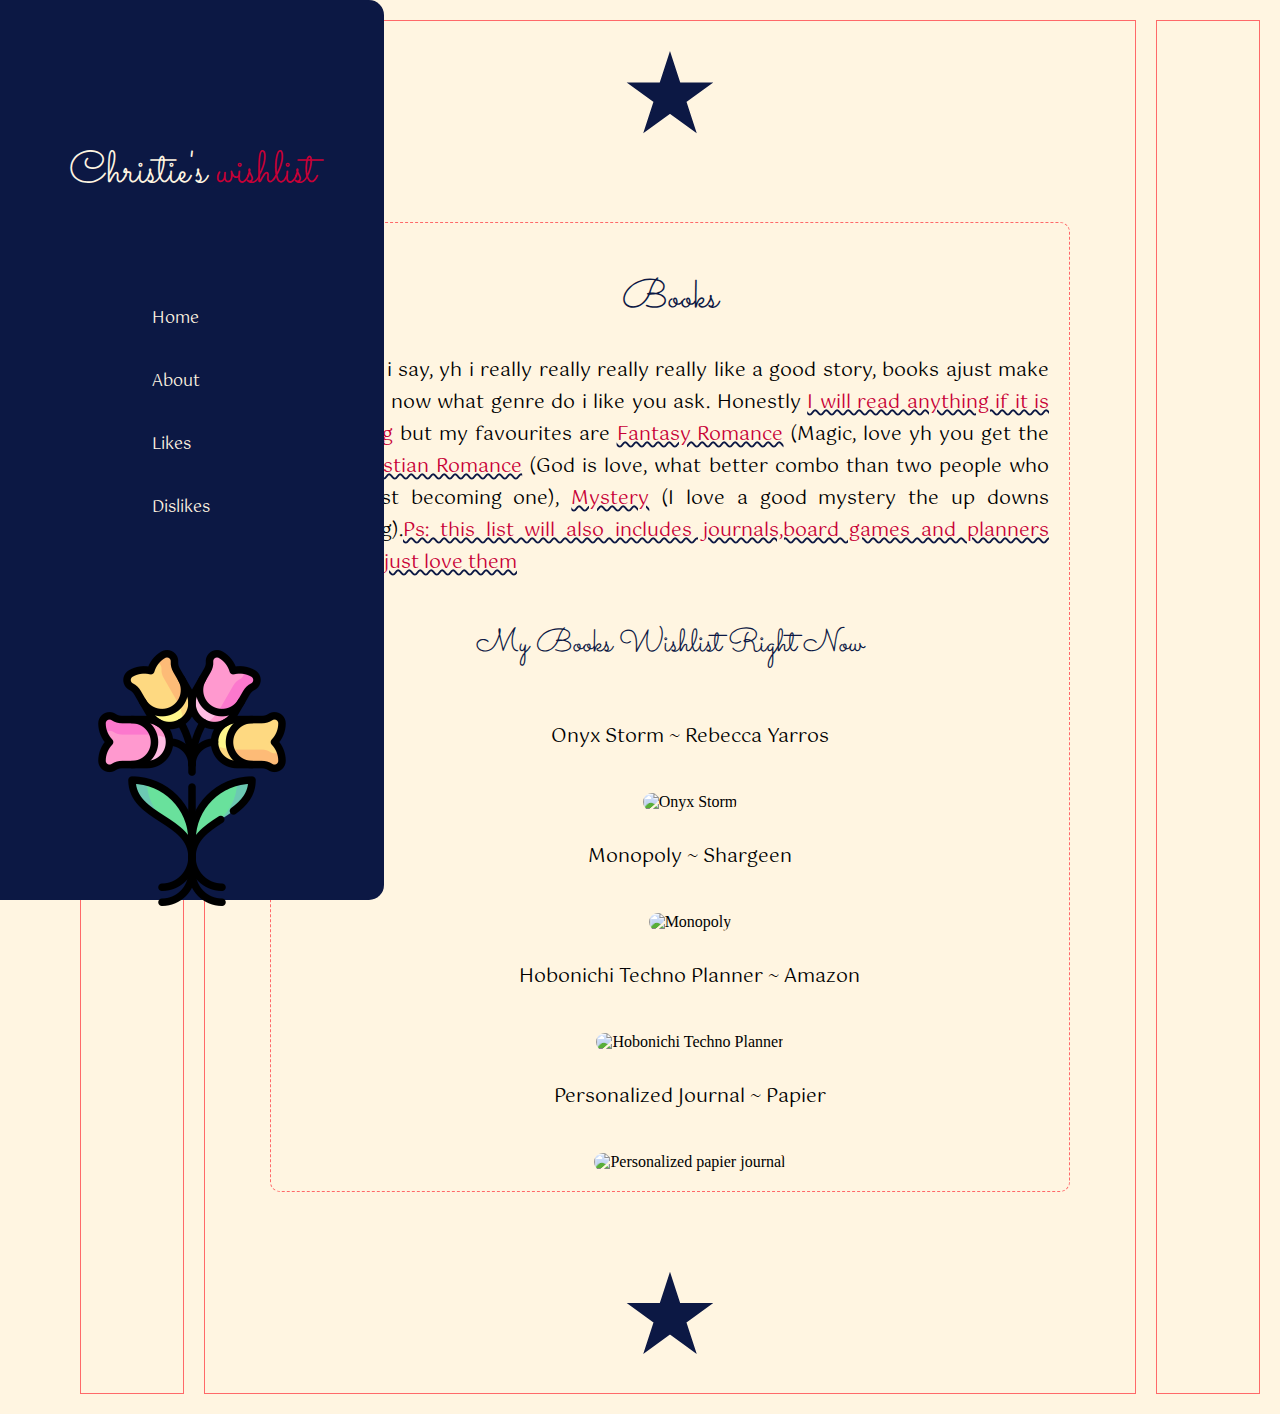
==== book.html @ 16a0ec23 "Initial commit" ====
<!DOCTYPE html>
<html lang="en">
  <head>
    <meta charset="UTF-8">
    <meta name="viewport" content="width=device-width, initial-scale=1.0">
    <meta http-equiv="X-UA-Compatible" content="ie=edge">
    <title>Christie's book Wishlist</title>
    <link rel="stylesheet" href="styles.css">
    <link rel="preconnect" href="https://fonts.googleapis.com">
    <link rel="preconnect" href="https://fonts.gstatic.com" crossorigin>
    <link href="https://fonts.googleapis.com/css2?family=Alice&family=Gotu&family=Sacramento&display=swap" rel="stylesheet">
  </head>
  <body>
    <nav>
        <div class="sparkle"></div>
        <h1>Christie's<span class="nav-span"> wishlist</span></h1>
      
        <ul> 
          <li><a class="nav-link" href="index.html"> Home</a></li>
          <li><a class="nav-link" href="#first-passage"> About</a></li>
          <li><a class="nav-link"href="#likes">Likes</a></li>
          <li><a class="nav-link"href="#dislike">Dislikes</a></li>
        </ul>
        <img src="flower-bouquet.png" alt="flowers" class="flower">
    </nav>
    
    <main>
      <section id="first"></section>
      <section id="second">
        <div class='star'></div>
        <div id="first-passage">
          <h1>Books</h1>
          <p> What can i say, yh i really really really really like a good story, books ajust make me happy
            now what genre do i like you ask. Honestly <span>I will read anything if it is interesting</span>
            but my favourites are <span>Fantasy Romance</span> (Magic, love yh you get the gist.)<span> Christian Romance</span> (God is love, what better combo than two people who love Christ becoming one), 
            <span>Mystery</span> (I love a good mystery the up downs everything).<span>Ps: this list will also includes journals,board games and planners because
                I just love them
            </span>
          </p>
          <p class="gift-header">My Books Wishlist Right Now</p>
           <ul id="gift-list">
            <li>Onyx Storm ~ Rebecca Yarros</li>
            <img class="gift-img"src="book-images/onyx.jpeg" alt="Onyx Storm">
            <li> Monopoly ~ Shargeen</li>
            <img class="gift-img" src="book-images/monopoly.jpeg" alt="Monopoly">
            <li> Hobonichi Techno Planner ~ Amazon</li>
            <img class="gift-img" src="book-images/planner.jpeg" alt="Hobonichi Techno Planner">
            <li>Personalized Journal ~ Papier</li>
            <img class="gift-img" src="book-images/personalized.jpeg" alt="Personalized papier journal">
           </ul>
        </div>
        <div class='star'></div>
      </section>
      <section id="third"></section>
    </main>
    <script src="index.js"></script>
  </body>
</html>
---- styles.css ----
* {
    box-sizing: border-box;
}

:root {
    --nav-color: #0C1844;
    --page-color: #FFF5E1;
    --color-3: #C80036;
    --color-4: #FF6969;
}

body {
    display: flex;
    flex-direction: column;
    gap: 20px;
    background-color: var(--page-color);
    margin: 0;
    padding: 0;
}

/* Navigation */
nav {
    display: flex;
    flex-direction: column;
    gap: 10px;
    height:100%;
    position: fixed;
    background-color: var(--nav-color);
    width: 30%;
    left: -25%;
    transition: 0.3s ease;
    top:0;
    bottom: 0;
    align-items: center;
    padding-top:100px;
    border-radius: 0 15px 15px 0;
    z-index: 2;
}

nav:hover {
    left: 0;
}

nav > ul {
    display: flex;
    flex-direction: column;
    justify-content: space-evenly;
    list-style: none;
    gap: 30px;
    padding:40px 23px 0 0;
    font-family: "Gotu", serif;
    font-size: 1rem;
    color: var(--page-color);
}
nav > h1{
    font-family:"Sacramento", serif; 
    font-weight: 500;
    font-size: 2.8rem;
    color: var(--page-color);
}
#nav-span{
    display: block;
    font-size: 1.5rem;
    color: var(--color-3);
}
a, a:visited,a:active{
    font-family: "Gotu", serif;
    font-size: 1.2rem;
    color: var(--color-3);
    text-decoration: none;
}
a:hover{
    color:var(--color-4);
}
.nav-link,
.nav-link:visited,
.nav-link:active {
    font-family: "Gotu", serif;
    font-size: 1rem;
    color: var(--page-color);
    text-decoration: none;
}

.nav-link:hover {
    color: var(--page-color);
    text-decoration: underline;
    text-decoration-color: var(--color-3);
}

.flower{
    padding-top: 100px;
}

.star{
    width:10%;
    aspect-ratio:1;
    background: var(--nav-color);
    clip-path:polygon(50% 0,
    calc(50%*(1 + sin(.4turn))) calc(50%*(1 - cos(.4turn))),
    calc(50%*(1 - sin(.2turn))) calc(50%*(1 - cos(.2turn))),
    calc(50%*(1 + sin(.2turn))) calc(50%*(1 - cos(.2turn))),
    calc(50%*(1 - sin(.4turn))) calc(50%*(1 - cos(.4turn))) 
   );  
   margin: 20px auto;

}

/* Responsive Layout for Main Content */
main {
    display: grid;
    grid-template-columns: 1fr;
    gap: 20px;
    padding: 20px;
    width: 100%;
}

@media (min-width: 768px) {
    main {
        grid-template-columns: 1fr 9fr 1fr;
        padding-left: 80px;
    }
}

section {
    border: 0.1px solid var(--color-4);
    padding: 10px;
    top:0;
    bottom: 0;
}

#first-passage {
    padding: 20px;
    max-width: 800px;
    margin: 80px auto;
    text-align: justify;
    border: 0.5px dashed var(--color-4);
    border-radius: 10px;
}
#dislike {
    padding: 20px;
    max-width: 800px;
    margin: 120px auto;
    text-align: justify;
    border: 0.5px dashed var(--color-4);
    border-radius: 10px;
}

h1 {
    color: var(--nav-color);
    font-family: "Sacramento", serif;
    font-weight: 500;
    font-size: 2.5rem;
    text-align: center;
}

h1:hover {
    font-size: 2.2rem;
}

p {
    font-family: "Gotu", serif;
    font-size: 1.2rem;
    line-height: 2.0rem;
}
li{
    font-family: "Gotu", serif;
    font-size: 1.2rem;
    line-height: 2.0rem;
}


/* Marquee */
.marquee {
    overflow: hidden;
    user-select: none;
    height: 60px;
    display: flex;
}

.marquee-content {
    white-space: nowrap;
    display: inline-block;
    animation: scroll-left 10s linear infinite;
    color: var(--color-3);
    font-family: "Sacramento", serif;
    font-size: 1.8rem;
}

@keyframes scroll-left {
    0% {
        transform: translateX(100%);
    }
    100% {
        transform: translateX(-100%);
    }
}

/* Fancy Items Grid */
#second-passage {
    display: grid;
    grid-template-columns: repeat(auto-fit, minmax(150px, 1fr));
    gap: 10px;
    margin: 0 auto;
}

.fancy-item {
    border: 1px dashed var(--color-4);
    border-radius: 50%;
    position: relative;
    overflow: hidden;
}

.fancy-item:hover .overlay {
    opacity: 1;
}

.fancy-image {
    width: 100%;
    height: auto;
    display: block;
}

.overlay {
    position: absolute;
    top: 0;
    left: 0;
    right: 0;
    bottom: 0;
    opacity: 0;
    transition: opacity 0.3s ease;
    background-color: rgba(255, 105, 105, 0.8);
    display: flex;
    align-items: center;
    justify-content: center;
}

.overlay-text {
    color: var(--nav-color);
    font-family: "Gotu", serif;
    font-size: 1.2rem;
    text-align: center;
}

/* Descriptions */
dl {
    text-align: center;
    font-family: 'Gotu', serif;
    line-height: 2rem;
    font-size: 1.2rem;
}

dt {
    color: var(--color-3);
    text-decoration: underline wavy  var(--nav-color) 2px;
    font-size: 1.5rem;
}

/* Responsive Adjustments */
@media (max-width: 600px) {
    nav {
        position: static;
        flex-direction: row;
        justify-content: space-between;
        align-items: center;
        width: 100%;
        max-width: 100%;
        height:60px;
        padding: 10px 20px;
        border-radius: 0;
        transition: none; /* Remove transitions for smaller screens */
        left: 0;
        right: 0;
        position: sticky;
    }
    .flower{
        display: none;
    }

    nav > h1{
        font-family:"Sacramento", serif; 
        font-weight: 500;
        font-size: 1.8rem;
        color: var(--page-color);
        padding-right: 60px;
    }
    #nav-span{
        display: inline;
        font-size: 1.8rem;
        color: var(--color-3);
        padding-left: 5px;
    
    }

    nav > ul {
        color: var(--page-color);
        flex-direction: row;
        gap: 30px;
        padding: 0;
        margin: 0;
    }

    nav:hover {
        left: auto; /* Disable hover effect on smaller screens */
    }

    #second-passage {
        grid-template-columns: 1fr 1fr;
    }
}

.gift-img{
    width:60%;
    height:auto;
    margin-top: 40px;
    border-radius: 10px;
}
#gift-list{
    text-align: center;
    margin: 60px auto 0;
}
#gift-list > li{
    list-style: none;
    margin-top: 30px;
}
 span{
    color:var(--color-3);
    text-decoration: underline wavy  var(--nav-color) 2px;
}
.gift-header{
    text-align: center;
    margin-top: 50px;
    font-size: 2.0rem;
    font-family: "Sacramento", serif;
    color: var(--nav-color);
    text-decoration: double  var(--color-4) 2px;
}
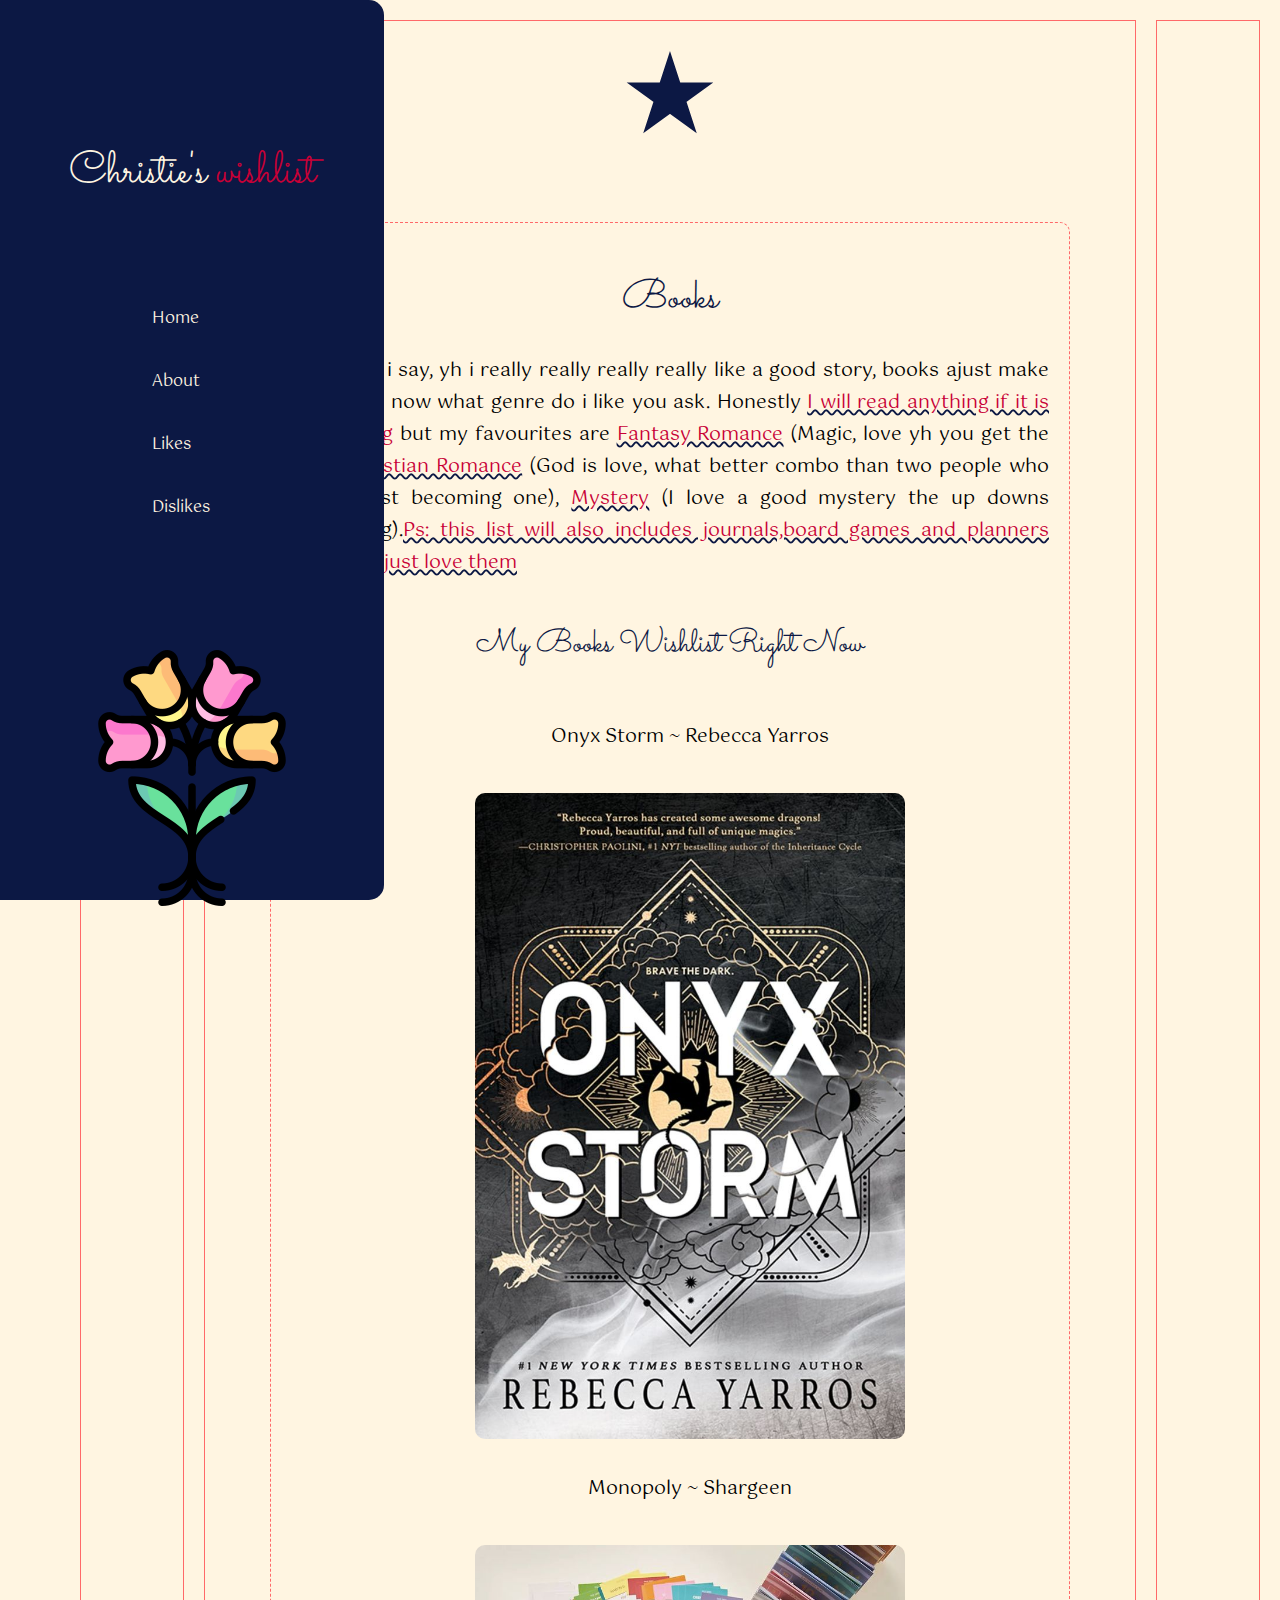
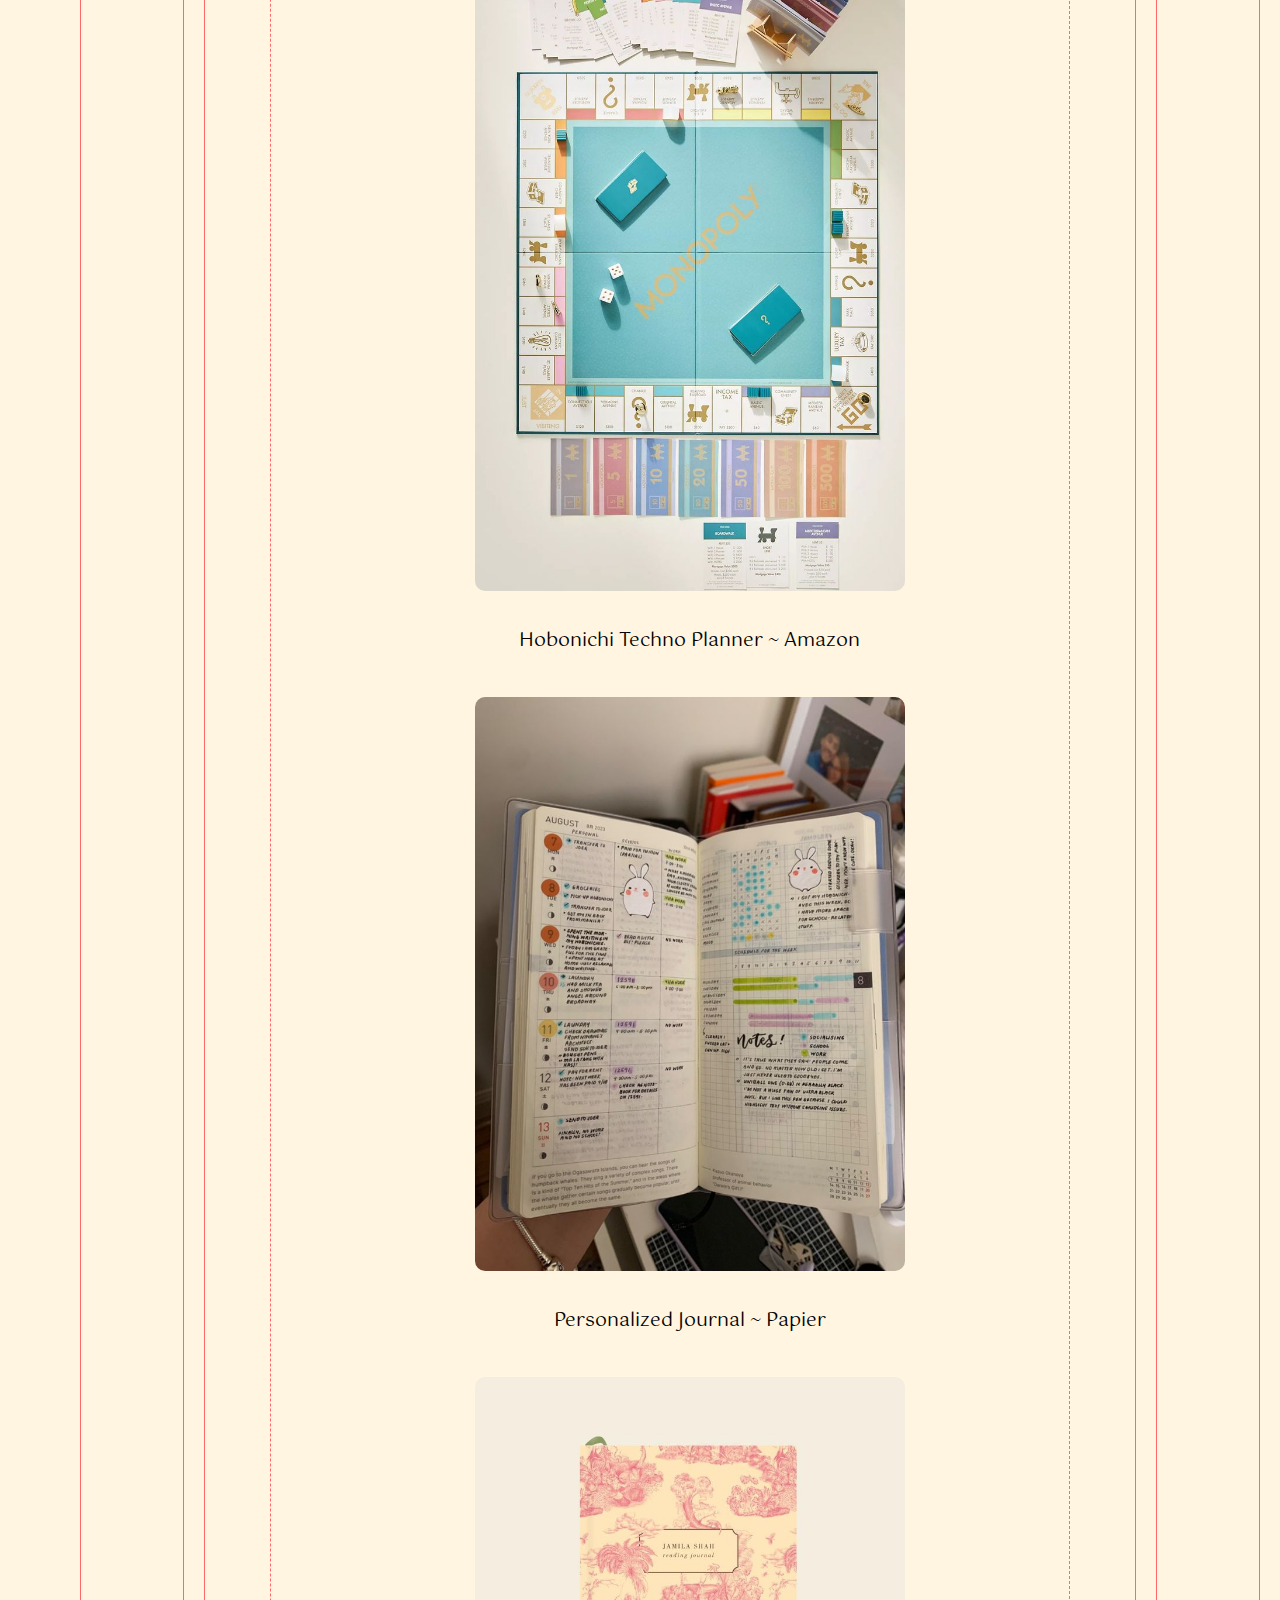
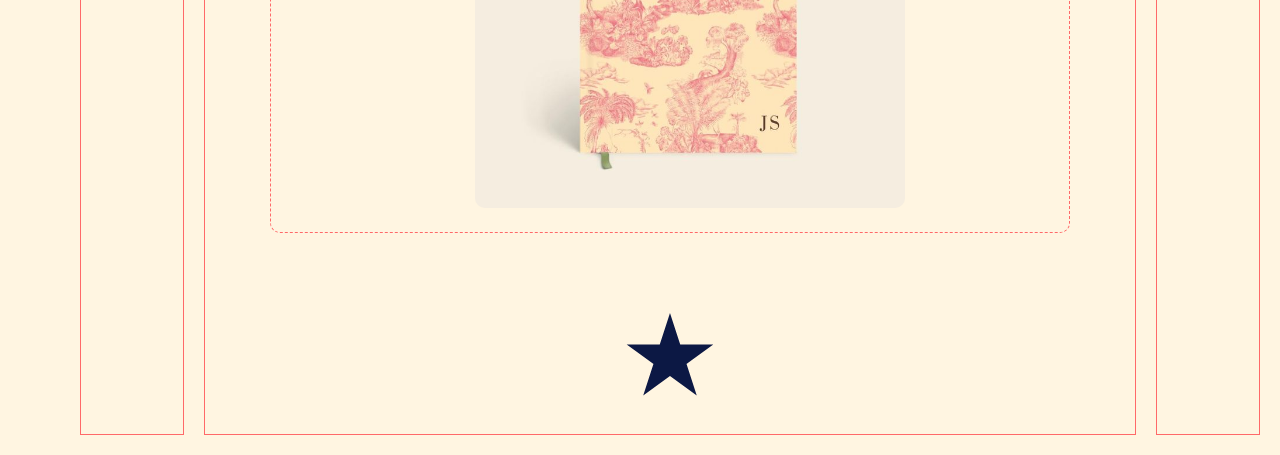
==== commit 4e44785c: "Update book.html" ====
--- a/book.html
+++ b/book.html
@@ -40,13 +40,13 @@
           <p class="gift-header">My Books Wishlist Right Now</p>
            <ul id="gift-list">
             <li>Onyx Storm ~ Rebecca Yarros</li>
-            <img class="gift-img"src="book-images/onyx.jpeg" alt="Onyx Storm">
+            <img class="gift-img"src="onyx.jpeg" alt="Onyx Storm">
             <li> Monopoly ~ Shargeen</li>
-            <img class="gift-img" src="book-images/monopoly.jpeg" alt="Monopoly">
+            <img class="gift-img" src="monopoly.jpeg" alt="Monopoly">
             <li> Hobonichi Techno Planner ~ Amazon</li>
-            <img class="gift-img" src="book-images/planner.jpeg" alt="Hobonichi Techno Planner">
+            <img class="gift-img" src="planner.jpeg" alt="Hobonichi Techno Planner">
             <li>Personalized Journal ~ Papier</li>
-            <img class="gift-img" src="book-images/personalized.jpeg" alt="Personalized papier journal">
+            <img class="gift-img" src="personalized.jpeg" alt="Personalized papier journal">
            </ul>
         </div>
         <div class='star'></div>
@@ -55,4 +55,4 @@
     </main>
     <script src="index.js"></script>
   </body>
-</html>+</html>
